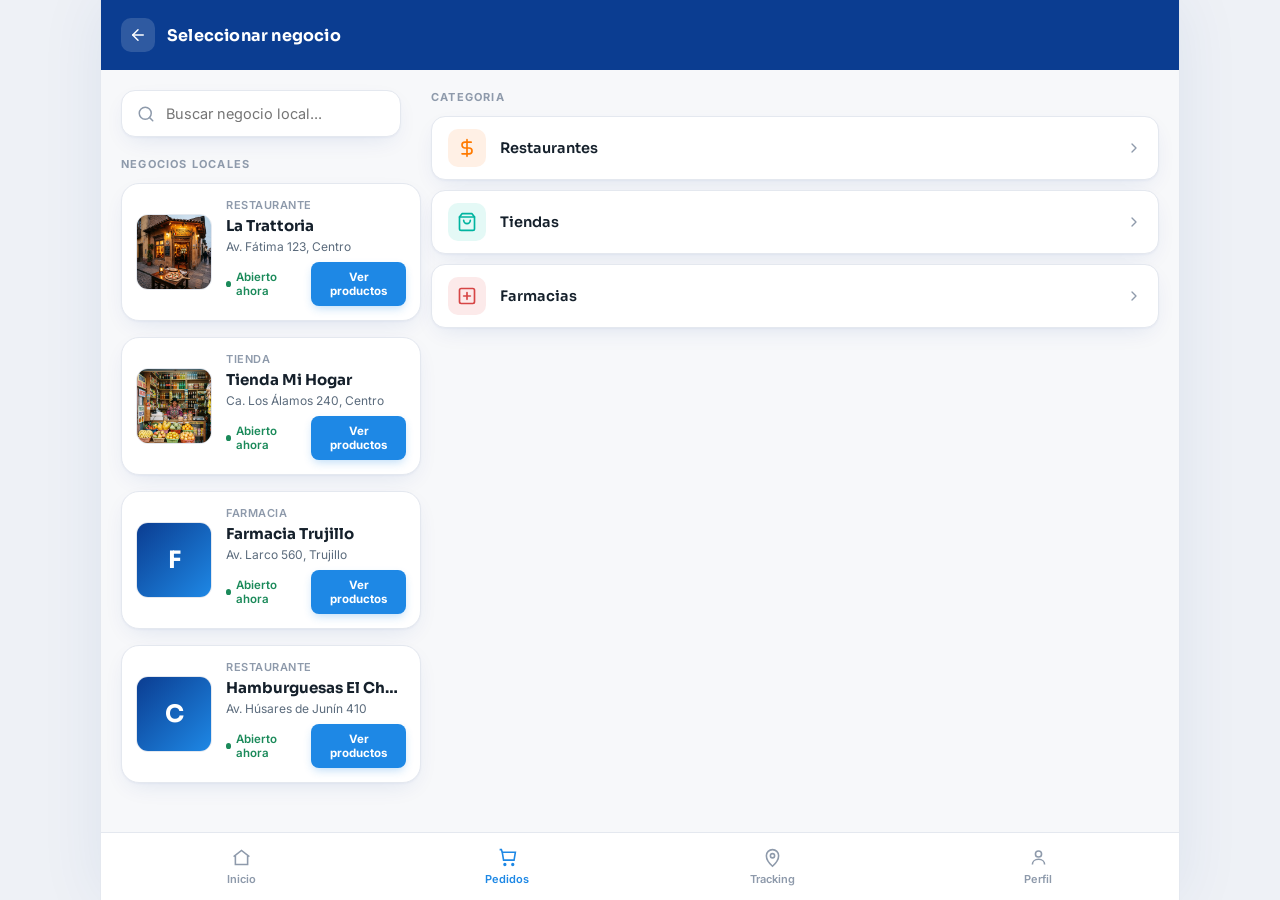
==== pages/confirmar_compra.html @ 8c1f72b0 "Avances y mejoras en la aplicacion" ====
<!DOCTYPE html>
<html lang="es">
<head>
<meta charset="UTF-8">
<meta name="viewport" content="width=device-width, initial-scale=1.0">
<title>TrustPay — Confirmar Compra</title>

<!-- Tipografías -->
<link rel="preconnect" href="https://fonts.googleapis.com">
<link href="https://fonts.googleapis.com/css2?family=Sora:wght@400;600;700;800&family=Inter:wght@400;500;600;700&display=swap" rel="stylesheet">

<!-- CSS: variables y base compartida primero, luego el de esta pantalla -->
<link rel="stylesheet" href="../css/variables.css">
<link rel="stylesheet" href="../css/base.css">
<link rel="stylesheet" href="../css/confirmar_compra.css">
</head>
<body>

<div id="app">

  <section class="screen" id="screen-confirmar-compra">

    <!-- Topbar Azul -->
    <header class="topbar topbar-azul">
      <button class="btn-back" id="btn-back-compra" aria-label="Volver">
        <svg viewBox="0 0 24 24" fill="none" stroke="currentColor" stroke-width="2" stroke-linecap="round" stroke-linejoin="round">
          <line x1="19" y1="12" x2="5" y2="12"></line>
          <polyline points="12 19 5 12 12 5"></polyline>
        </svg>
      </button>
      <h1>Confirmar compra</h1>
    </header>

    <div class="cuerpo-compra">
      <!-- Card: Resumen del pedido -->
      <div class="compra-card">
        <h2 class="card-titulo">Resumen del pedido</h2>
        
        <div id="pedido-items-list" class="pedido-items">
          <!-- Items dinámicos se cargan aquí -->
        </div>

        <div class="divider"></div>

        <div class="precio-fila comision">
          <span>Comisión TrustPay</span>
          <span id="txt-comision">S/. 0.50</span>
        </div>
        <div class="precio-fila total">
          <span>Precio total</span>
          <span id="txt-total" class="bold">S/. 35.50</span>
        </div>
      </div>

      <!-- Sección: Método de pago -->
      <div class="seccion-wrap">
        <h2 class="seccion-titulo">Método de pago protegido</h2>
        <div class="metodos-pago">
          <button class="btn-pago" data-metodo="yape" id="btn-yape">
            <div class="pago-logo yape">Y</div>
            <span class="pago-nombre">Yape</span>
          </button>
          <button class="btn-pago" data-metodo="plin" id="btn-plin">
            <div class="pago-logo plin">P</div>
            <span class="pago-nombre">Plin</span>
          </button>
        </div>
      </div>

      <!-- Alerta de Escrow/Protección -->
      <div class="alerta-proteccion">
        <div class="alerta-icono">
          <svg viewBox="0 0 24 24" fill="none" stroke="currentColor" stroke-width="2" stroke-linecap="round" stroke-linejoin="round">
            <rect x="3" y="11" width="18" height="11" rx="2" ry="2"></rect>
            <path d="M7 11V7a5 5 0 0 1 10 0v4"></path>
          </svg>
        </div>
        <div class="alerta-texto">
          <strong>Tu dinero estará protegido</strong>
          <p>El pago queda en custodia hasta que confirmes que recibiste tu pedido correctamente.</p>
        </div>
      </div>

      <!-- Botones de Acción -->
      <div class="compra-acciones">
        <button class="btn-primario" id="btn-confirmar-compra">Confirmar compra</button>
        <button class="btn-secundario" id="btn-cancelar-compra">Cancelar</button>
      </div>
    </div>

    <!-- Bottom Nav -->
    <nav class="bottom-nav">
      <button class="nav-item" data-nav="inicio">
        <svg viewBox="0 0 24 24" fill="none" stroke="currentColor" stroke-width="1.8"><path d="M3 11l9-7 9 7"/><path d="M5 10v10h14V10"/></svg>
        <span>Inicio</span>
      </button>
      <button class="nav-item" data-nav="pedidos">
        <svg viewBox="0 0 24 24" fill="none" stroke="currentColor" stroke-width="1.8"><path d="M6 6h15l-1.5 9h-12z"/><circle cx="9" cy="20" r="1"/><circle cx="18" cy="20" r="1"/><path d="M3 3h2l1 3"/></svg>
        <span>Pedidos</span>
      </button>
      <button class="nav-item" data-nav="tracking">
        <svg viewBox="0 0 24 24" fill="none" stroke="currentColor" stroke-width="1.8"><path d="M12 22s7-6.1 7-12a7 7 0 10-14 0c0 5.9 7 12 7 12z"/><circle cx="12" cy="10" r="2.4"/></svg>
        <span>Tracking</span>
      </button>
      <button class="nav-item" data-nav="perfil">
        <svg viewBox="0 0 24 24" fill="none" stroke="currentColor" stroke-width="1.8"><circle cx="12" cy="8" r="3.5"/><path d="M5 20c0-3.5 3-6 7-6s7 2.5 7 6"/></svg>
        <span>Perfil</span>
      </button>
    </nav>

  </section>

</div>

<!-- JS -->
<script src="../js/storage.js"></script>
<script src="../js/router.js"></script>
<script src="../js/confirmar_compra.js"></script>
</body>
</html>
---- css/variables.css ----
/* ============================================================
   VARIABLES.CSS
   Design tokens de TrustPay: colores, radios, sombras.
   Este archivo NO contiene estilos de elementos, solo variables.
   Se importa en TODAS las pantallas, siempre primero.
   ============================================================ */

:root{
  /* --- Colores de marca --- */
  --azul-confianza:#0B3D91;
  --azul-confianza-dark:#082c69;
  --celeste-accion:#1E88E5;
  --verde-custodia:#1B8A5A;
  --verde-custodia-bg:#E7F5EE;
  --ambar-alerta:#F5A623;
  --ambar-alerta-bg:#FFF6E6;
  --rojo-alerta:#D64545;
  --rojo-alerta-bg:#FCEAEA;

  /* --- Neutros --- */
  --fondo:#F7F8FA;
  --superficie:#FFFFFF;
  --linea:#E4E8EF;
  --texto-principal:#15202B;
  --texto-secundario:#5B6B7C;
  --texto-terciario:#8E9AAB;

  /* --- Radios --- */
  --radio-card:18px;
  --radio-btn:14px;

  /* --- Sombras --- */
  --sombra-card:0 1px 2px rgba(11,61,145,0.04), 0 8px 24px -8px rgba(11,61,145,0.12);
  --sombra-elevada:0 4px 12px -2px rgba(11,61,145,0.18), 0 16px 40px -12px rgba(11,61,145,0.16);

  /* --- Tipografía --- */
  --fuente-display:'Sora', sans-serif;
  --fuente-texto:'Inter', sans-serif;
}
---- css/base.css ----
/* ============================================================
   BASE.CSS
   Reset + estructura general de la app + componentes
   compartidos por TODAS las pantallas (topbar, bottom-nav).
   Requiere que variables.css ya esté cargado antes que este.
   ============================================================ */

*{ box-sizing:border-box; margin:0; padding:0; }

html, body{
  font-family:var(--fuente-texto);
  background:var(--fondo);
  color:var(--texto-principal);
  -webkit-font-smoothing:antialiased;
}

body{
  min-height:100vh;
  display:flex;
  justify-content:center;
  align-items:flex-start;
}

*:focus-visible{
  outline:2px solid var(--celeste-accion);
  outline-offset:2px;
}

button{ font-family:inherit; cursor:pointer; border:none; background:none; }
input{ font-family:inherit; }
a{ text-decoration:none; color:inherit; }

/* ===== Contenedor general flexible (responsive) ===== */
#app{
  width:100%;
  min-height:100vh;
  background:var(--fondo);
  position:relative;
  display:flex;
  flex-direction:column;
}

@media (min-width:768px){
  body{
    background:#eef1f6; /* un tono gris azulado suave para el fondo del navegador */
  }
  #app{
    max-width:1080px;
    margin:0 auto;
    box-shadow:0 0 60px rgba(11,61,145,0.08);
    border-left:1.5px solid var(--linea);
    border-right:1.5px solid var(--linea);
  }
}

/* ===== Pantalla individual (cada .html de /pages es UNA pantalla) ===== */
.screen{
  flex:1;
  display:flex;
  flex-direction:column;
  min-height:0;
  overflow-y:auto;
  padding-bottom:84px; /* deja espacio para el bottom-nav fijo */
}
.screen::-webkit-scrollbar{ width:0; }

/* ===== Topbar genérica (usada en pantallas que NO son el inicio) ===== */
.topbar{
  display:flex;
  align-items:center;
  gap:12px;
  padding:18px 20px;
  background:var(--superficie);
  border-bottom:1px solid var(--linea);
  position:sticky;
  top:0;
  z-index:5;
}
.topbar h1{
  font-family:var(--fuente-display);
  font-size:16px;
  font-weight:700;
  letter-spacing:0.2px;
  color:var(--texto-principal);
}
.btn-back{
  width:34px; height:34px;
  border-radius:10px;
  display:flex; align-items:center; justify-content:center;
  background:var(--fondo);
  color:var(--texto-principal);
  flex-shrink:0;
}
.btn-back:active{ background:var(--linea); }
.btn-back svg{ width:18px; height:18px; }

/* ===== Botones genéricos reutilizables ===== */
.btn-primario{
  background:var(--celeste-accion);
  color:#fff;
  font-weight:700;
  font-size:15px;
  padding:16px;
  border-radius:var(--radio-btn);
  text-align:center;
  box-shadow:0 8px 20px -6px rgba(30,136,229,0.55);
  transition:transform .15s ease, box-shadow .15s ease;
  width:100%;
}
.btn-primario:active{ transform:scale(0.98); box-shadow:0 4px 10px -4px rgba(30,136,229,0.5); }

.btn-secundario{
  background:var(--superficie);
  color:var(--texto-principal);
  font-weight:600;
  font-size:15px;
  padding:16px;
  border-radius:var(--radio-btn);
  text-align:center;
  border:1px solid var(--linea);
  width:100%;
  transition:transform .15s ease;
}
.btn-secundario:active{ transform:scale(0.98); background:var(--fondo); }

/* ===== Bottom Nav (compartida por todas las pantallas) ===== */
.bottom-nav{
  position:absolute;
  bottom:0; left:0; right:0;
  background:var(--superficie);
  border-top:1px solid var(--linea);
  display:flex;
  padding:8px 8px calc(8px + env(safe-area-inset-bottom));
  z-index:10;
}
.nav-item{
  flex:1;
  display:flex;
  flex-direction:column;
  align-items:center;
  gap:4px;
  padding:6px 0;
  color:var(--texto-terciario);
  border-radius:10px;
  transition:color .15s ease;
}
.nav-item svg{ width:21px; height:21px; }
.nav-item span{ font-size:11px; font-weight:600; }
.nav-item.activo{ color:var(--celeste-accion); }
.nav-item:active{ background:var(--fondo); }
---- css/confirmar_compra.css ----
/* ============================================================
   CONFIRMAR_COMPRA.CSS
   Estilos exclusivos de la Pantalla 4: Confirmación de compra.
   Solo se carga en pages/confirmar_compra.html.
   ============================================================ */

/* --- Topbar azul override --- */
.topbar-azul {
  background: var(--azul-confianza) !important;
  color: #ffffff !important;
  border-bottom: none !important;
}
.topbar-azul h1 {
  color: #ffffff !important;
}
.topbar-azul .btn-back {
  background: rgba(255, 255, 255, 0.15) !important;
  color: #ffffff !important;
}
.topbar-azul .btn-back:active {
  background: rgba(255, 255, 255, 0.3) !important;
}

.cuerpo-compra {
  padding: 20px;
  display: flex;
  flex-direction: column;
  gap: 20px;
}

/* --- Card: Resumen del Pedido --- */
.compra-card {
  background: var(--superficie);
  border: 1px solid var(--linea);
  border-radius: var(--radio-card);
  padding: 18px;
  box-shadow: var(--sombra-card);
}
.card-titulo {
  font-family: var(--fuente-display);
  font-size: 15px;
  font-weight: 700;
  color: var(--texto-principal);
  margin-bottom: 16px;
}
.pedido-items {
  display: flex;
  flex-direction: column;
  gap: 12px;
}
.pedido-item-fila {
  display: flex;
  align-items: center;
  justify-content: space-between;
  font-size: 13.5px;
}
.pedido-item-info {
  display: flex;
  align-items: center;
  gap: 10px;
  color: var(--texto-principal);
}
.pedido-item-icono {
  font-size: 16px;
  background: var(--fondo);
  width: 28px;
  height: 28px;
  border-radius: 8px;
  display: flex;
  align-items: center;
  justify-content: center;
}
.pedido-item-nombre {
  font-weight: 500;
}
.pedido-item-precio {
  font-weight: 600;
  color: var(--texto-principal);
}

.divider {
  height: 1px;
  border-bottom: 1px dashed var(--linea);
  margin: 16px 0;
}

.precio-fila {
  display: flex;
  justify-content: space-between;
  align-items: center;
  font-size: 13px;
  color: var(--texto-secundario);
  margin-top: 10px;
}
.precio-fila.total {
  font-size: 15.5px;
  color: var(--texto-principal);
  margin-top: 12px;
}
.precio-fila.total span.bold {
  font-family: var(--fuente-display);
  font-weight: 700;
  font-size: 17px;
  color: var(--texto-principal);
}

/* --- Metodos de pago --- */
.seccion-wrap {
  display: flex;
  flex-direction: column;
  gap: 12px;
}
.seccion-titulo {
  font-family: var(--fuente-texto);
  font-size: 11px;
  font-weight: 700;
  letter-spacing: 1px;
  color: var(--texto-terciario);
  text-transform: uppercase;
}
.metodos-pago {
  display: flex;
  flex-direction: column;
  gap: 10px;
}
.btn-pago {
  background: var(--superficie);
  border: 1px solid var(--linea);
  border-radius: var(--radio-btn);
  padding: 12px 16px;
  display: flex;
  align-items: center;
  gap: 14px;
  box-shadow: var(--sombra-card);
  transition: transform 0.15s, border-color 0.15s, background-color 0.15s;
  text-align: left;
}
.btn-pago:active {
  transform: scale(0.99);
}
.btn-pago.seleccionado {
  border-color: var(--celeste-accion);
  background: rgba(30, 136, 229, 0.03);
  box-shadow: 0 0 0 3px rgba(30, 136, 229, 0.1);
}
.pago-logo {
  width: 30px;
  height: 30px;
  border-radius: 8px;
  display: flex;
  align-items: center;
  justify-content: center;
  font-family: var(--fuente-display);
  font-weight: 800;
  font-size: 16px;
  color: #ffffff;
  flex-shrink: 0;
}
.pago-logo.yape {
  background: #7C248C;
}
.pago-logo.plin {
  background: #00B8D4;
}
.pago-nombre {
  font-family: var(--fuente-display);
  font-size: 14px;
  font-weight: 600;
  color: var(--texto-principal);
}

/* --- Alerta de protección --- */
.alerta-proteccion {
  background: #E8F0FE;
  border: 1px solid #C2DBFF;
  border-radius: 14px;
  padding: 14px 16px;
  display: flex;
  gap: 12px;
  align-items: flex-start;
}
.alerta-icono {
  color: var(--celeste-accion);
  width: 20px;
  height: 20px;
  flex-shrink: 0;
  margin-top: 1px;
}
.alerta-icono svg {
  width: 100%;
  height: 100%;
}
.alerta-texto {
  display: flex;
  flex-direction: column;
  gap: 3px;
}
.alerta-texto strong {
  font-size: 13px;
  color: var(--azul-confianza);
  font-family: var(--fuente-display);
}
.alerta-texto p {
  font-size: 12px;
  line-height: 1.45;
  color: #3C5070;
}

/* --- Acciones --- */
.compra-acciones {
  display: flex;
  flex-direction: column;
  gap: 10px;
  margin-top: 8px;
}

/* ============================================================
   RESPONSIVE DESIGN (TABLET & DESKTOP)
   ============================================================ */
@media (min-width: 768px) {
  .cuerpo-compra {
    display: grid;
    grid-template-columns: 1.1fr 0.9fr;
    grid-template-areas: 
      "summary pay"
      "summary alert"
      "summary actions";
    gap: 20px 30px;
    align-items: start;
  }

  .compra-card {
    grid-area: summary;
    height: 100%;
    display: flex;
    flex-direction: column;
  }
  .pedido-items {
    flex-grow: 1;
  }

  .seccion-wrap {
    grid-area: pay;
  }

  .alerta-proteccion {
    grid-area: alert;
  }

  .compra-acciones {
    grid-area: actions;
    margin-top: 0;
  }
}
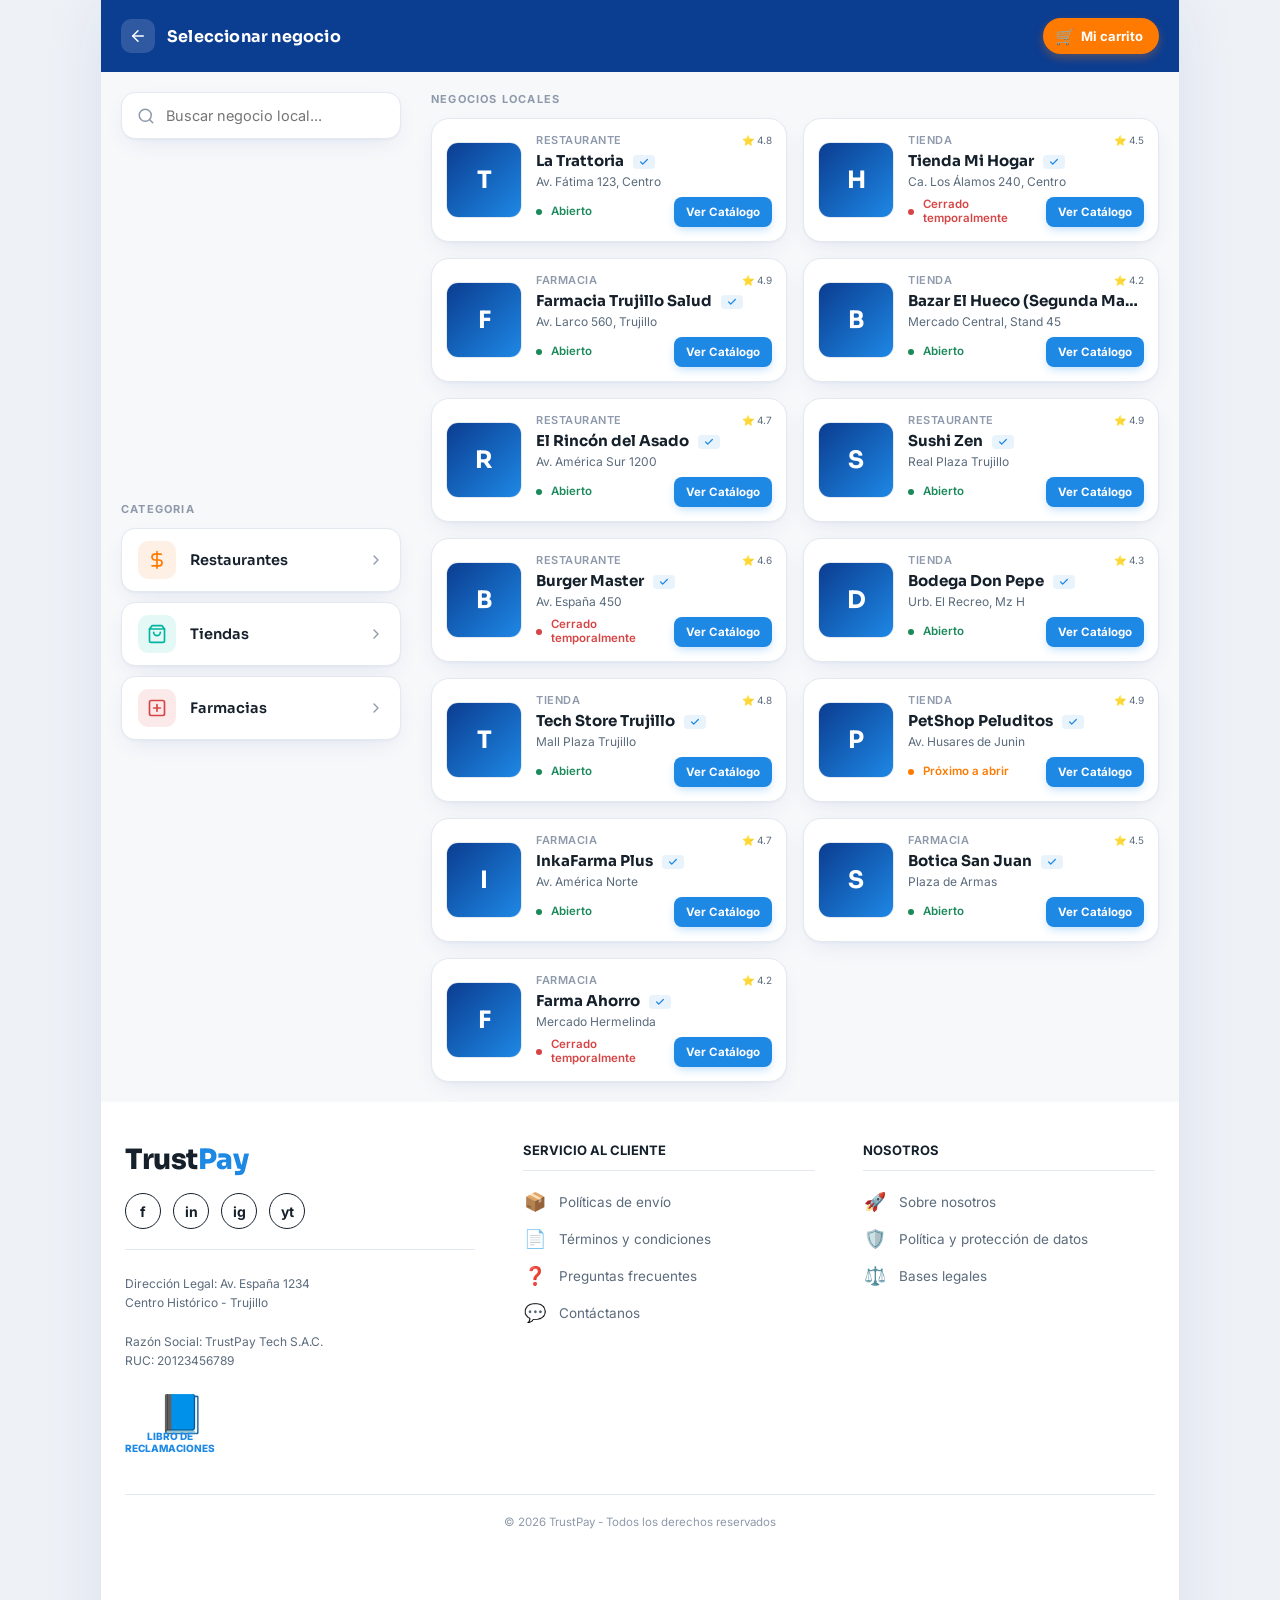
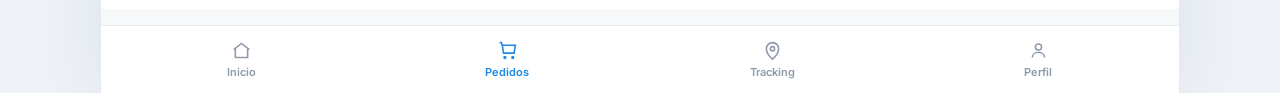
==== commit be301346: "feat: Mejoras visuales y actualizacion de producto" ====
--- a/pages/confirmar_compra.html
+++ b/pages/confirmar_compra.html
@@ -12,6 +12,7 @@
 <!-- CSS: variables y base compartida primero, luego el de esta pantalla -->
 <link rel="stylesheet" href="../css/variables.css">
 <link rel="stylesheet" href="../css/base.css">
+<link rel="stylesheet" href="../css/toast.css">
 <link rel="stylesheet" href="../css/confirmar_compra.css">
 </head>
 <body>
@@ -44,11 +45,11 @@
 
         <div class="precio-fila comision">
           <span>Comisión TrustPay</span>
-          <span id="txt-comision">S/. 0.50</span>
+          <span id="txt-comision">S/. 0.00</span>
         </div>
         <div class="precio-fila total">
           <span>Precio total</span>
-          <span id="txt-total" class="bold">S/. 35.50</span>
+          <span id="txt-total" class="bold">S/. 0.00</span>
         </div>
       </div>
 
@@ -108,12 +109,19 @@
       </button>
     </nav>
 
+    <!-- Overlay de carga bancaria -->
+    <div id="loading-overlay" class="loading-overlay">
+      <div class="spinner"></div>
+      <p id="loading-text">Conectando de manera segura...</p>
+    </div>
+
   </section>
 
 </div>
 
 <!-- JS -->
 <script src="../js/storage.js"></script>
+<script src="../js/toast.js"></script>
 <script src="../js/router.js"></script>
 <script src="../js/confirmar_compra.js"></script>
 </body>
--- a/css/base.css
+++ b/css/base.css
@@ -1,150 +1,381 @@
-/* ============================================================
-   BASE.CSS
-   Reset + estructura general de la app + componentes
-   compartidos por TODAS las pantallas (topbar, bottom-nav).
-   Requiere que variables.css ya esté cargado antes que este.
-   ============================================================ */
-
-*{ box-sizing:border-box; margin:0; padding:0; }
-
-html, body{
-  font-family:var(--fuente-texto);
-  background:var(--fondo);
-  color:var(--texto-principal);
-  -webkit-font-smoothing:antialiased;
-}
-
-body{
-  min-height:100vh;
-  display:flex;
-  justify-content:center;
-  align-items:flex-start;
-}
-
-*:focus-visible{
-  outline:2px solid var(--celeste-accion);
-  outline-offset:2px;
-}
-
-button{ font-family:inherit; cursor:pointer; border:none; background:none; }
-input{ font-family:inherit; }
-a{ text-decoration:none; color:inherit; }
-
-/* ===== Contenedor general flexible (responsive) ===== */
-#app{
-  width:100%;
-  min-height:100vh;
-  background:var(--fondo);
-  position:relative;
-  display:flex;
-  flex-direction:column;
-}
-
-@media (min-width:768px){
-  body{
-    background:#eef1f6; /* un tono gris azulado suave para el fondo del navegador */
-  }
-  #app{
-    max-width:1080px;
-    margin:0 auto;
-    box-shadow:0 0 60px rgba(11,61,145,0.08);
-    border-left:1.5px solid var(--linea);
-    border-right:1.5px solid var(--linea);
-  }
-}
-
-/* ===== Pantalla individual (cada .html de /pages es UNA pantalla) ===== */
-.screen{
-  flex:1;
-  display:flex;
-  flex-direction:column;
-  min-height:0;
-  overflow-y:auto;
-  padding-bottom:84px; /* deja espacio para el bottom-nav fijo */
-}
-.screen::-webkit-scrollbar{ width:0; }
-
-/* ===== Topbar genérica (usada en pantallas que NO son el inicio) ===== */
-.topbar{
-  display:flex;
-  align-items:center;
-  gap:12px;
-  padding:18px 20px;
-  background:var(--superficie);
-  border-bottom:1px solid var(--linea);
-  position:sticky;
-  top:0;
-  z-index:5;
-}
-.topbar h1{
-  font-family:var(--fuente-display);
-  font-size:16px;
-  font-weight:700;
-  letter-spacing:0.2px;
-  color:var(--texto-principal);
-}
-.btn-back{
-  width:34px; height:34px;
-  border-radius:10px;
-  display:flex; align-items:center; justify-content:center;
-  background:var(--fondo);
-  color:var(--texto-principal);
-  flex-shrink:0;
-}
-.btn-back:active{ background:var(--linea); }
-.btn-back svg{ width:18px; height:18px; }
-
-/* ===== Botones genéricos reutilizables ===== */
-.btn-primario{
-  background:var(--celeste-accion);
-  color:#fff;
-  font-weight:700;
-  font-size:15px;
-  padding:16px;
-  border-radius:var(--radio-btn);
-  text-align:center;
-  box-shadow:0 8px 20px -6px rgba(30,136,229,0.55);
-  transition:transform .15s ease, box-shadow .15s ease;
-  width:100%;
-}
-.btn-primario:active{ transform:scale(0.98); box-shadow:0 4px 10px -4px rgba(30,136,229,0.5); }
-
-.btn-secundario{
-  background:var(--superficie);
-  color:var(--texto-principal);
-  font-weight:600;
-  font-size:15px;
-  padding:16px;
-  border-radius:var(--radio-btn);
-  text-align:center;
-  border:1px solid var(--linea);
-  width:100%;
-  transition:transform .15s ease;
-}
-.btn-secundario:active{ transform:scale(0.98); background:var(--fondo); }
-
-/* ===== Bottom Nav (compartida por todas las pantallas) ===== */
-.bottom-nav{
-  position:absolute;
-  bottom:0; left:0; right:0;
-  background:var(--superficie);
-  border-top:1px solid var(--linea);
-  display:flex;
-  padding:8px 8px calc(8px + env(safe-area-inset-bottom));
-  z-index:10;
-}
-.nav-item{
-  flex:1;
-  display:flex;
-  flex-direction:column;
-  align-items:center;
-  gap:4px;
-  padding:6px 0;
-  color:var(--texto-terciario);
-  border-radius:10px;
-  transition:color .15s ease;
-}
-.nav-item svg{ width:21px; height:21px; }
-.nav-item span{ font-size:11px; font-weight:600; }
-.nav-item.activo{ color:var(--celeste-accion); }
-.nav-item:active{ background:var(--fondo); }+/* ============================================================
+   BASE.CSS
+   Reset + estructura general de la app + componentes
+   compartidos por TODAS las pantallas (topbar, bottom-nav).
+   Requiere que variables.css ya esté cargado antes que este.
+   ============================================================ */
+
+*{ box-sizing:border-box; margin:0; padding:0; }
+
+html, body{
+  font-family:var(--fuente-texto);
+  background:var(--fondo);
+  color:var(--texto-principal);
+  -webkit-font-smoothing:antialiased;
+}
+
+body{
+  min-height:100vh;
+  display:flex;
+  justify-content:center;
+  align-items:flex-start;
+}
+
+*:focus-visible{
+  outline:2px solid var(--celeste-accion);
+  outline-offset:2px;
+}
+
+button{ font-family:inherit; cursor:pointer; border:none; background:none; }
+input{ font-family:inherit; }
+a{ text-decoration:none; color:inherit; }
+
+/* ===== Contenedor general flexible (responsive) ===== */
+#app{
+  width:100%;
+  min-height:100vh;
+  background:var(--fondo);
+  position:relative;
+  display:flex;
+  flex-direction:column;
+}
+
+@media (min-width:768px){
+  body{
+    background:#eef1f6; /* un tono gris azulado suave para el fondo del navegador */
+  }
+  #app{
+    max-width:1080px;
+    margin:0 auto;
+    box-shadow:0 0 60px rgba(11,61,145,0.08);
+    border-left:1.5px solid var(--linea);
+    border-right:1.5px solid var(--linea);
+  }
+}
+
+/* ===== Pantalla individual (cada .html de /pages es UNA pantalla) ===== */
+.screen{
+  flex:1;
+  display:flex;
+  flex-direction:column;
+  min-height:0;
+  overflow-y:auto;
+  padding-bottom:84px; /* deja espacio para el bottom-nav fijo */
+}
+.screen::-webkit-scrollbar{ width:0; }
+
+/* ===== Topbar genérica (usada en pantallas que NO son el inicio) ===== */
+.topbar{
+  display:flex;
+  align-items:center;
+  gap:12px;
+  padding:18px 20px;
+  background:var(--superficie);
+  border-bottom:1px solid var(--linea);
+  position:sticky;
+  top:0;
+  z-index:5;
+}
+.topbar h1{
+  font-family:var(--fuente-display);
+  font-size:16px;
+  font-weight:700;
+  letter-spacing:0.2px;
+  color:var(--texto-principal);
+}
+.btn-back{
+  width:34px; height:34px;
+  border-radius:10px;
+  display:flex; align-items:center; justify-content:center;
+  background:var(--fondo);
+  color:var(--texto-principal);
+  flex-shrink:0;
+}
+.btn-back:active{ background:var(--linea); }
+.btn-back svg{ width:18px; height:18px; }
+
+/* ===== Botones genéricos reutilizables ===== */
+.btn-primario{
+  background:var(--celeste-accion);
+  color:#fff;
+  font-weight:700;
+  font-size:15px;
+  padding:16px;
+  border-radius:var(--radio-btn);
+  text-align:center;
+  box-shadow:0 8px 20px -6px rgba(30,136,229,0.55);
+  transition:transform .15s ease, box-shadow .15s ease;
+  width:100%;
+}
+.btn-primario:active{ transform:scale(0.98); box-shadow:0 4px 10px -4px rgba(30,136,229,0.5); }
+
+.btn-secundario{
+  background:var(--superficie);
+  color:var(--texto-principal);
+  font-weight:600;
+  font-size:15px;
+  padding:16px;
+  border-radius:var(--radio-btn);
+  text-align:center;
+  border:1px solid var(--linea);
+  width:100%;
+  transition:transform .15s ease;
+}
+.btn-secundario:active{ transform:scale(0.98); background:var(--fondo); }
+
+/* ===== Bottom Nav (compartida por todas las pantallas) ===== */
+.bottom-nav{
+  position:absolute;
+  bottom:0; left:0; right:0;
+  background:var(--superficie);
+  border-top:1px solid var(--linea);
+  display:flex;
+  padding:8px 8px calc(8px + env(safe-area-inset-bottom));
+  z-index:10;
+}
+.nav-item{
+  flex:1;
+  display:flex;
+  flex-direction:column;
+  align-items:center;
+  gap:4px;
+  padding:6px 0;
+  color:var(--texto-terciario);
+  border-radius:10px;
+  transition:color .15s ease;
+}
+.nav-item svg{ width:21px; height:21px; }
+.nav-item span{ font-size:11px; font-weight:600; }
+.nav-item.activo{ color:var(--celeste-accion); }
+.nav-item:active{ background:var(--fondo); }
+
+/* Sello de Negocio Verificado (Global) */
+.sello-verificado {
+  display: inline-flex;
+  align-items: center;
+  gap: 4px;
+  font-size: 0.65rem;
+  font-weight: 600;
+  color: var(--celeste-accion);
+  background-color: rgba(30, 136, 229, 0.1);
+  padding: 2px 6px;
+  border-radius: 4px;
+  margin-left: 6px;
+  vertical-align: middle;
+}
+.sello-verificado svg {
+  width: 10px;
+  height: 10px;
+}
+
+/* ===== Botón Carrito en Topbar ===== */
+.btn-header-cart {
+  position: relative;
+  background: #FF7A00; /* Naranja vibrante */
+  border: none;
+  border-radius: 20px;
+  height: 36px;
+  padding: 0 16px 0 12px;
+  display: flex;
+  align-items: center;
+  gap: 6px;
+  white-space: nowrap;
+  flex-shrink: 0;
+  color: white;
+  cursor: pointer;
+  margin-left: auto;
+  transition: transform 0.2s, background-color 0.2s;
+  box-shadow: 0 4px 10px rgba(255, 122, 0, 0.3);
+}
+.btn-header-cart:hover {
+  background: #E66D00;
+}
+.btn-header-cart:active {
+  transform: scale(0.95);
+}
+.btn-header-cart .cart-icon {
+  font-size: 16px;
+}
+.btn-header-cart .cart-text {
+  font-size: 13px;
+  font-weight: 700;
+  font-family: var(--fuente-texto);
+}
+.btn-header-cart #cart-badge-text {
+  position: absolute;
+  top: -6px;
+  right: -6px;
+  background: var(--rojo-peligro);
+  color: white;
+  font-size: 11px;
+  font-weight: 800;
+  width: 20px;
+  height: 20px;
+  border-radius: 50%;
+  display: flex;
+  align-items: center;
+  justify-content: center;
+  border: 2px solid white;
+}
+
+/* ===== Modales Globales ===== */
+.modal-overlay {
+  position: fixed;
+  top: 0; left: 0; right: 0; bottom: 0;
+  background: rgba(11, 61, 145, 0.4);
+  backdrop-filter: blur(4px);
+  z-index: 1000;
+  display: flex;
+  align-items: center;
+  justify-content: center;
+  opacity: 0;
+  pointer-events: none;
+  transition: opacity 0.25s ease;
+}
+.modal-overlay.show {
+  opacity: 1;
+  pointer-events: auto;
+}
+.modal-content {
+  background: var(--superficie);
+  width: 90%;
+  max-width: 400px;
+  border-radius: 16px;
+  padding: 24px;
+  box-shadow: 0 10px 30px rgba(0,0,0,0.1);
+  border: 1px solid var(--linea);
+  position: relative;
+  transform: translateY(20px);
+  transition: transform 0.25s ease;
+}
+.modal-overlay.show .modal-content {
+  transform: translateY(0);
+}
+.modal-close {
+  position: absolute;
+  top: 16px; right: 16px;
+  font-size: 24px;
+  color: var(--texto-terciario);
+  cursor: pointer;
+  line-height: 1;
+  background: transparent;
+  border: none;
+  z-index: 2;
+}
+.modal-close:hover {
+  color: var(--texto-principal);
+}
+
+/* ===== Footer Corporativo ===== */
+.app-footer {
+  background: white;
+  border-top: 3px solid var(--rojo-peligro);
+  padding: 40px 24px 80px 24px; /* 80px para no tapar el bottom nav */
+  font-family: var(--fuente-texto);
+  margin-top: auto;
+}
+.footer-grid {
+  display: grid;
+  grid-template-columns: 1fr;
+  gap: 32px;
+}
+@media (min-width: 768px) {
+  .footer-grid {
+    grid-template-columns: 1.2fr 1fr 1fr;
+    gap: 48px;
+  }
+}
+.footer-col h3 {
+  font-size: 13px;
+  font-weight: 700;
+  color: var(--texto-principal);
+  margin-bottom: 20px;
+  text-transform: uppercase;
+  border-bottom: 1px solid var(--linea);
+  padding-bottom: 12px;
+}
+.footer-col ul {
+  list-style: none;
+  display: flex;
+  flex-direction: column;
+  gap: 16px;
+}
+.footer-col a {
+  display: flex;
+  align-items: center;
+  gap: 12px;
+  color: var(--texto-secundario);
+  font-size: 13.5px;
+  transition: color 0.2s;
+}
+.footer-col a:hover {
+  color: var(--rojo-peligro);
+}
+.footer-col .icon {
+  font-size: 18px;
+  width: 24px;
+  text-align: center;
+}
+.brand-col .footer-logo {
+  font-family: var(--fuente-display);
+  font-size: 28px;
+  font-weight: 800;
+  color: var(--texto-principal);
+  margin-bottom: 16px;
+  letter-spacing: -0.5px;
+}
+.brand-col .footer-logo span {
+  color: var(--celeste-accion);
+}
+.social-icons {
+  display: flex;
+  gap: 12px;
+  margin-bottom: 24px;
+  border-bottom: 1px solid var(--linea);
+  padding-bottom: 20px;
+}
+.social-icons a {
+  width: 36px;
+  height: 36px;
+  border-radius: 50%;
+  border: 1.5px solid var(--texto-principal);
+  display: flex;
+  align-items: center;
+  justify-content: center;
+  color: var(--texto-principal);
+  font-weight: 700;
+  font-size: 14px;
+  transition: all 0.2s;
+}
+.social-icons a:hover {
+  background: var(--texto-principal);
+  color: white;
+}
+.footer-address {
+  font-size: 12px;
+  color: var(--texto-secundario);
+  line-height: 1.6;
+  margin-bottom: 20px;
+}
+.libro-reclamaciones {
+  display: inline-flex;
+  flex-direction: column;
+  align-items: center;
+  color: var(--celeste-accion);
+  font-weight: 800;
+  font-size: 10px;
+  text-align: center;
+  cursor: pointer;
+}
+.libro-reclamaciones .icon {
+  font-size: 38px;
+  margin-bottom: -6px;
+}
+.footer-bottom {
+  text-align: center;
+  font-size: 11.5px;
+  color: var(--texto-terciario);
+  margin-top: 40px;
+  padding-top: 20px;
+  border-top: 1px solid var(--linea);
+}
--- a/css/toast.css
+++ b/css/toast.css
@@ -0,0 +1,76 @@
+/* ============================================================
+   TOAST.CSS
+   Estilos para el sistema de notificaciones globales.
+   ============================================================ */
+
+#trustpay-toast-container {
+  position: fixed;
+  top: 20px;
+  left: 50%;
+  transform: translateX(-50%);
+  z-index: 9999;
+  display: flex;
+  flex-direction: column;
+  gap: 10px;
+  width: 90%;
+  max-width: 400px;
+  pointer-events: none;
+}
+
+.trustpay-toast {
+  background-color: white;
+  color: var(--text-primary);
+  padding: 12px 16px;
+  border-radius: 8px;
+  box-shadow: 0 4px 12px rgba(0, 0, 0, 0.15);
+  font-family: 'Inter', sans-serif;
+  font-size: 0.875rem;
+  display: flex;
+  align-items: center;
+  gap: 12px;
+  opacity: 0;
+  transform: translateY(-20px);
+  transition: all 0.3s cubic-bezier(0.25, 0.46, 0.45, 0.94);
+  pointer-events: auto;
+}
+
+.trustpay-toast.show {
+  opacity: 1;
+  transform: translateY(0);
+}
+
+.trustpay-toast.toast-success .toast-icon-wrap {
+  color: var(--success);
+  background-color: rgba(27, 138, 90, 0.1);
+}
+
+.trustpay-toast.toast-error .toast-icon-wrap {
+  color: var(--danger, #D64545);
+  background-color: rgba(214, 69, 69, 0.1);
+}
+
+.trustpay-toast.toast-info .toast-icon-wrap {
+  color: var(--primary);
+  background-color: rgba(30, 136, 229, 0.1);
+}
+
+.toast-icon-wrap {
+  display: flex;
+  align-items: center;
+  justify-content: center;
+  width: 28px;
+  height: 28px;
+  border-radius: 50%;
+  flex-shrink: 0;
+}
+
+.toast-icon-wrap svg {
+  width: 16px;
+  height: 16px;
+}
+
+.toast-message {
+  flex: 1;
+  font-weight: 500;
+  line-height: 1.4;
+}
--- a/css/confirmar_compra.css
+++ b/css/confirmar_compra.css
@@ -253,3 +253,46 @@
   }
 }
 
+/* Spinner Overlay */
+.loading-overlay {
+  position: fixed;
+  top: 0;
+  left: 0;
+  width: 100%;
+  height: 100%;
+  background-color: rgba(255, 255, 255, 0.95);
+  display: flex;
+  flex-direction: column;
+  align-items: center;
+  justify-content: center;
+  z-index: 9999;
+  opacity: 0;
+  pointer-events: none;
+  transition: opacity 0.3s ease;
+}
+
+.loading-overlay.show {
+  opacity: 1;
+  pointer-events: auto;
+}
+
+.spinner {
+  width: 48px;
+  height: 48px;
+  border: 4px solid var(--linea);
+  border-top-color: var(--celeste-accion);
+  border-radius: 50%;
+  animation: spin 1s linear infinite;
+  margin-bottom: 1rem;
+}
+
+@keyframes spin {
+  to { transform: rotate(360deg); }
+}
+
+#loading-text {
+  font-family: var(--fuente-display);
+  font-weight: 600;
+  color: var(--texto-principal);
+}
+
